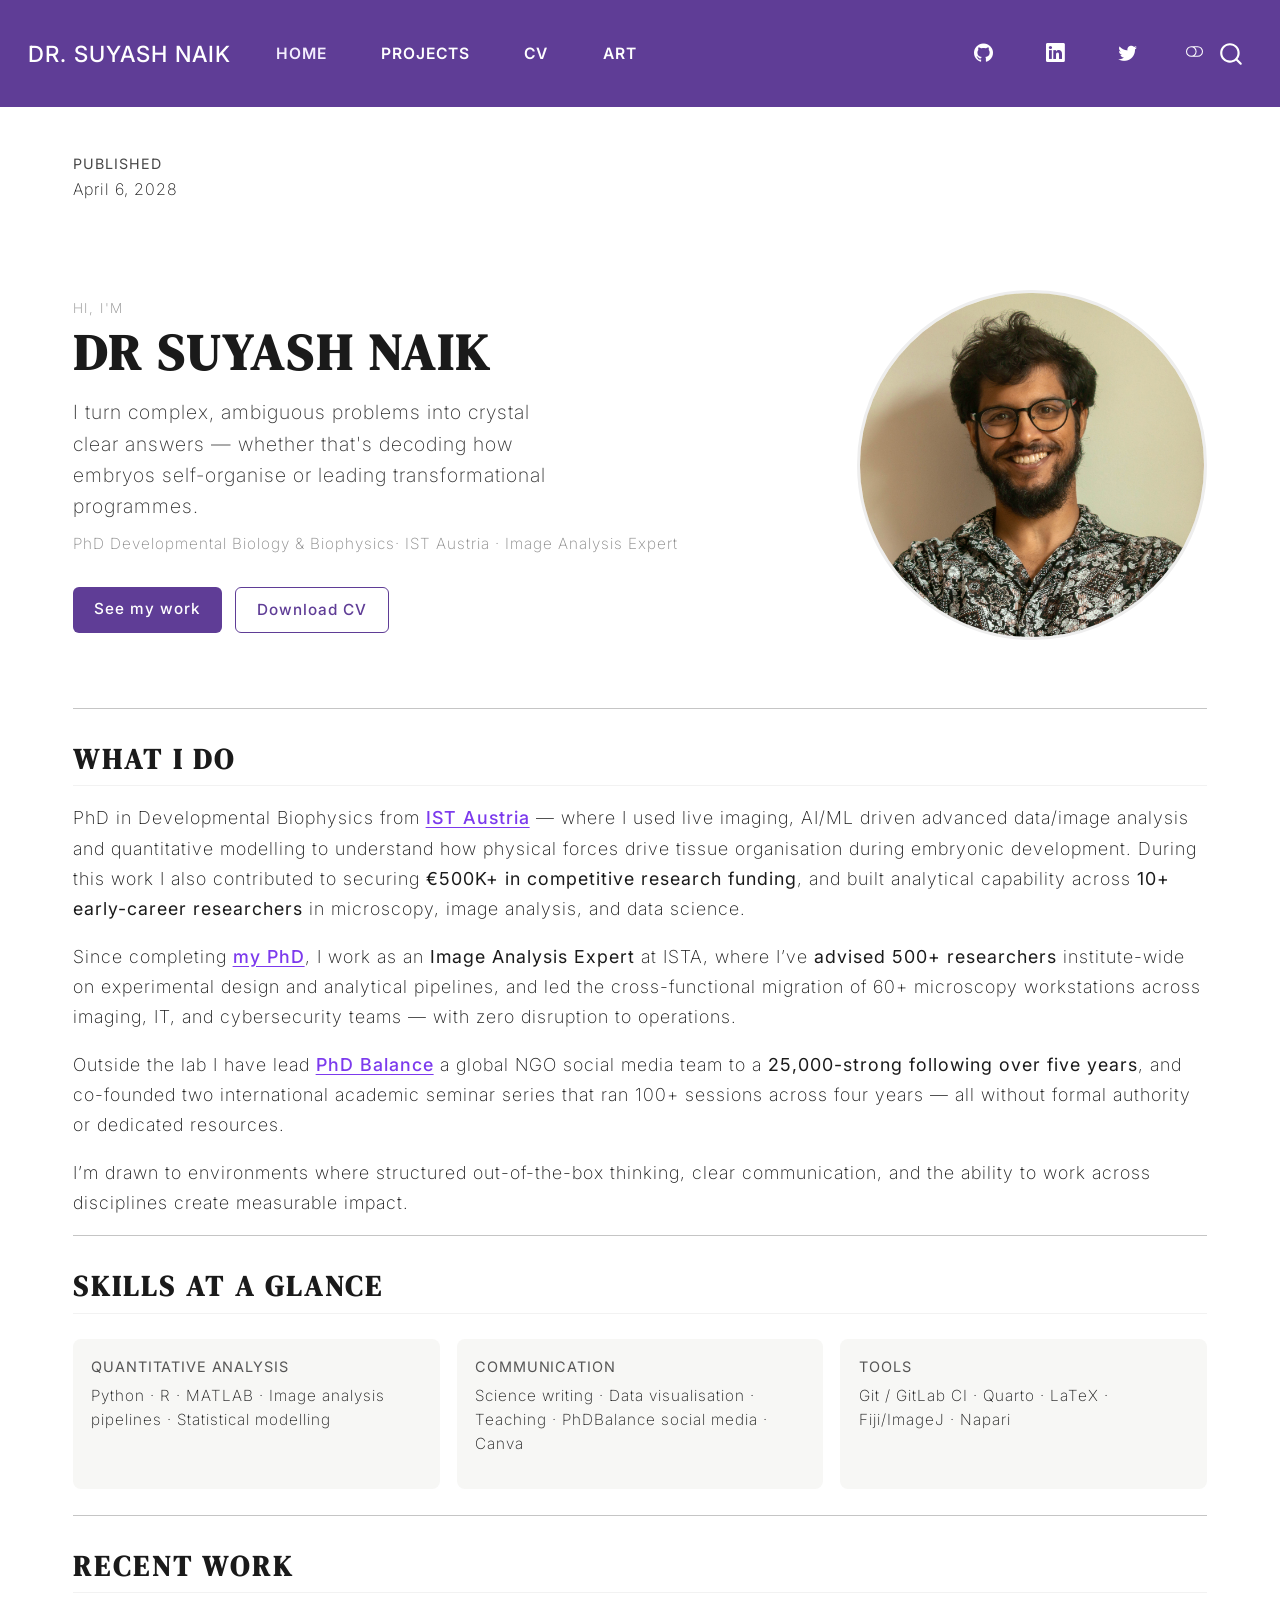
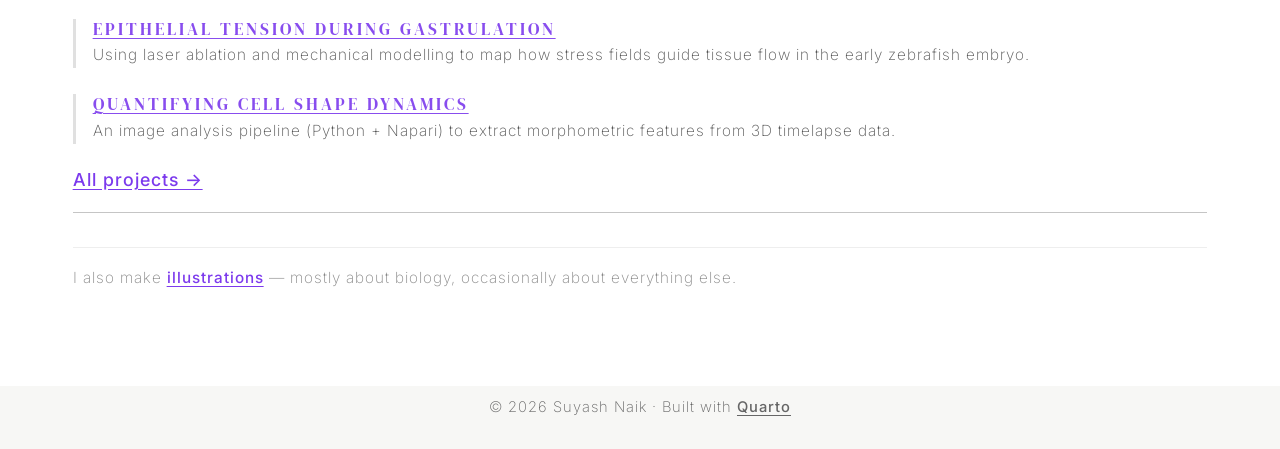
==== index.html @ c15da22a "Built site for gh-pages" ====
<!DOCTYPE html>
<html xmlns="http://www.w3.org/1999/xhtml" lang="en" xml:lang="en"><head>

<meta charset="utf-8">
<meta name="generator" content="quarto-1.9.38">

<meta name="viewport" content="width=device-width, initial-scale=1.0, user-scalable=yes">

<meta name="dcterms.date" content="2028-04-06">

<title>Dr.&nbsp;Suyash Naik</title>
<style>
/* Default styles provided by pandoc.
** See https://pandoc.org/MANUAL.html#variables-for-html for config info.
*/
code{white-space: pre-wrap;}
span.smallcaps{font-variant: small-caps;}
div.columns{display: flex; gap: min(4vw, 1.5em);}
div.column{flex: auto; overflow-x: auto;}
div.hanging-indent{margin-left: 1.5em; text-indent: -1.5em;}
ul.task-list{list-style: none;}
ul.task-list li input[type="checkbox"] {
  width: 0.8em;
  margin: 0 0.8em 0.2em -1em; /* quarto-specific, see https://github.com/quarto-dev/quarto-cli/issues/4556 */ 
  vertical-align: middle;
}
</style>


<script src="site_libs/quarto-nav/quarto-nav.js"></script>
<script src="site_libs/clipboard/clipboard.min.js"></script>
<script src="site_libs/quarto-search/autocomplete.umd.js"></script>
<script src="site_libs/quarto-search/fuse.min.js"></script>
<script src="site_libs/quarto-search/quarto-search.js"></script>
<meta name="quarto:offset" content="./">
<link href="./assets/img/favicon.ico" rel="icon">
<script src="site_libs/quarto-html/quarto.js" type="module"></script>
<script src="site_libs/quarto-html/tabsets/tabsets.js" type="module"></script>
<script src="site_libs/quarto-html/popper.min.js"></script>
<script src="site_libs/quarto-html/tippy.umd.min.js"></script>
<link href="site_libs/quarto-html/tippy.css" rel="stylesheet">
<link href="site_libs/quarto-html/quarto-syntax-highlighting-15634bcf2e68342d4ad2dfa704d543f6.css" rel="stylesheet" class="quarto-color-scheme" id="quarto-text-highlighting-styles">
<link href="site_libs/quarto-html/quarto-syntax-highlighting-dark-0a6b7249c26820e032cb0bd839ff02b1.css" rel="stylesheet" class="quarto-color-scheme quarto-color-alternate" id="quarto-text-highlighting-styles">
<link href="site_libs/quarto-html/quarto-syntax-highlighting-15634bcf2e68342d4ad2dfa704d543f6.css" rel="stylesheet" class="quarto-color-scheme-extra" id="quarto-text-highlighting-styles">
<script src="site_libs/bootstrap/bootstrap.min.js"></script>
<link href="site_libs/bootstrap/bootstrap-icons.css" rel="stylesheet">
<link href="site_libs/bootstrap/bootstrap-cf5e4d23f80d89912a945f3baa4486ff.min.css" rel="stylesheet" append-hash="true" class="quarto-color-scheme" id="quarto-bootstrap" data-mode="light">
<link href="site_libs/bootstrap/bootstrap-dark-5919550fcf3452d0a7161f72329457ad.min.css" rel="stylesheet" append-hash="true" class="quarto-color-scheme quarto-color-alternate" id="quarto-bootstrap" data-mode="light">
<link href="site_libs/bootstrap/bootstrap-cf5e4d23f80d89912a945f3baa4486ff.min.css" rel="stylesheet" append-hash="true" class="quarto-color-scheme-extra" id="quarto-bootstrap" data-mode="light">
<script id="quarto-search-options" type="application/json">{
  "location": "navbar",
  "copy-button": false,
  "collapse-after": 3,
  "panel-placement": "end",
  "type": "overlay",
  "limit": 50,
  "keyboard-shortcut": [
    "f",
    "/",
    "s"
  ],
  "show-item-context": false,
  "language": {
    "search-no-results-text": "No results",
    "search-matching-documents-text": "matching documents",
    "search-copy-link-title": "Copy link to search",
    "search-hide-matches-text": "Hide additional matches",
    "search-more-match-text": "more match in this document",
    "search-more-matches-text": "more matches in this document",
    "search-clear-button-title": "Clear",
    "search-text-placeholder": "",
    "search-detached-cancel-button-title": "Cancel",
    "search-submit-button-title": "Submit",
    "search-label": "Search"
  }
}</script>
<style>html{ scroll-behavior: smooth; }</style>


</head>

<body class="nav-fixed quarto-light"><script id="quarto-html-before-body" type="application/javascript">
    const toggleBodyColorMode = (bsSheetEl) => {
      const mode = bsSheetEl.getAttribute("data-mode");
      const bodyEl = window.document.querySelector("body");
      if (mode === "dark") {
        bodyEl.classList.add("quarto-dark");
        bodyEl.classList.remove("quarto-light");
      } else {
        bodyEl.classList.add("quarto-light");
        bodyEl.classList.remove("quarto-dark");
      }
    }
    const toggleBodyColorPrimary = () => {
      const bsSheetEl = window.document.querySelector("link#quarto-bootstrap:not([rel=disabled-stylesheet])");
      if (bsSheetEl) {
        toggleBodyColorMode(bsSheetEl);
      }
    }
    const setColorSchemeToggle = (alternate) => {
      const toggles = window.document.querySelectorAll('.quarto-color-scheme-toggle');
      for (let i=0; i < toggles.length; i++) {
        const toggle = toggles[i];
        if (toggle) {
          if (alternate) {
            toggle.classList.add("alternate");
          } else {
            toggle.classList.remove("alternate");
          }
        }
      }
    };
    const toggleColorMode = (alternate) => {
      // Switch the stylesheets
      const primaryStylesheets = window.document.querySelectorAll('link.quarto-color-scheme:not(.quarto-color-alternate)');
      const alternateStylesheets = window.document.querySelectorAll('link.quarto-color-scheme.quarto-color-alternate');
      manageTransitions('#quarto-margin-sidebar .nav-link', false);
      if (alternate) {
        // note: dark is layered on light, we don't disable primary!
        enableStylesheet(alternateStylesheets);
        for (const sheetNode of alternateStylesheets) {
          if (sheetNode.id === "quarto-bootstrap") {
            toggleBodyColorMode(sheetNode);
          }
        }
      } else {
        disableStylesheet(alternateStylesheets);
        enableStylesheet(primaryStylesheets)
        toggleBodyColorPrimary();
      }
      manageTransitions('#quarto-margin-sidebar .nav-link', true);
      // Switch the toggles
      setColorSchemeToggle(alternate)
      // Hack to workaround the fact that safari doesn't
      // properly recolor the scrollbar when toggling (#1455)
      if (navigator.userAgent.indexOf('Safari') > 0 && navigator.userAgent.indexOf('Chrome') == -1) {
        manageTransitions("body", false);
        window.scrollTo(0, 1);
        setTimeout(() => {
          window.scrollTo(0, 0);
          manageTransitions("body", true);
        }, 40);
      }
    }
    const disableStylesheet = (stylesheets) => {
      for (let i=0; i < stylesheets.length; i++) {
        const stylesheet = stylesheets[i];
        stylesheet.rel = 'disabled-stylesheet';
      }
    }
    const enableStylesheet = (stylesheets) => {
      for (let i=0; i < stylesheets.length; i++) {
        const stylesheet = stylesheets[i];
        if(stylesheet.rel !== 'stylesheet') { // for Chrome, which will still FOUC without this check
          stylesheet.rel = 'stylesheet';
        }
      }
    }
    const manageTransitions = (selector, allowTransitions) => {
      const els = window.document.querySelectorAll(selector);
      for (let i=0; i < els.length; i++) {
        const el = els[i];
        if (allowTransitions) {
          el.classList.remove('notransition');
        } else {
          el.classList.add('notransition');
        }
      }
    }
    const isFileUrl = () => {
      return window.location.protocol === 'file:';
    }
    const hasAlternateSentinel = () => {
      let styleSentinel = getColorSchemeSentinel();
      if (styleSentinel !== null) {
        return styleSentinel === "alternate";
      } else {
        return false;
      }
    }
    const setStyleSentinel = (alternate) => {
      const value = alternate ? "alternate" : "default";
      if (!isFileUrl()) {
        window.localStorage.setItem("quarto-color-scheme", value);
      } else {
        localAlternateSentinel = value;
      }
    }
    const getColorSchemeSentinel = () => {
      if (!isFileUrl()) {
        const storageValue = window.localStorage.getItem("quarto-color-scheme");
        return storageValue != null ? storageValue : localAlternateSentinel;
      } else {
        return localAlternateSentinel;
      }
    }
    const toggleGiscusIfUsed = (isAlternate, darkModeDefault) => {
      const baseTheme = document.querySelector('#giscus-base-theme')?.value ?? 'light';
      const alternateTheme = document.querySelector('#giscus-alt-theme')?.value ?? 'dark';
      let newTheme = '';
      if(authorPrefersDark) {
        newTheme = isAlternate ? baseTheme : alternateTheme;
      } else {
        newTheme = isAlternate ? alternateTheme : baseTheme;
      }
      const changeGiscusTheme = () => {
        // From: https://github.com/giscus/giscus/issues/336
        const sendMessage = (message) => {
          const iframe = document.querySelector('iframe.giscus-frame');
          if (!iframe) return;
          iframe.contentWindow.postMessage({ giscus: message }, 'https://giscus.app');
        }
        sendMessage({
          setConfig: {
            theme: newTheme
          }
        });
      }
      const isGiscussLoaded = window.document.querySelector('iframe.giscus-frame') !== null;
      if (isGiscussLoaded) {
        changeGiscusTheme();
      }
    };
    const authorPrefersDark = false;
    const darkModeDefault = authorPrefersDark;
      document.querySelector('link#quarto-text-highlighting-styles.quarto-color-scheme-extra').rel = 'disabled-stylesheet';
      document.querySelector('link#quarto-bootstrap.quarto-color-scheme-extra').rel = 'disabled-stylesheet';
    let localAlternateSentinel = darkModeDefault ? 'alternate' : 'default';
    // Dark / light mode switch
    window.quartoToggleColorScheme = () => {
      // Read the current dark / light value
      let toAlternate = !hasAlternateSentinel();
      toggleColorMode(toAlternate);
      setStyleSentinel(toAlternate);
      toggleGiscusIfUsed(toAlternate, darkModeDefault);
      window.dispatchEvent(new Event('resize'));
    };
    // Switch to dark mode if need be
    if (hasAlternateSentinel()) {
      toggleColorMode(true);
    } else {
      toggleColorMode(false);
    }
  </script>

<div id="quarto-search-results"></div>
  <header id="quarto-header" class="headroom fixed-top">
    <nav class="navbar navbar-expand-lg " data-bs-theme="dark">
      <div class="navbar-container container-fluid">
      <div class="navbar-brand-container mx-auto">
    <a class="navbar-brand" href="./index.html">
    <span class="navbar-title">Dr.&nbsp;Suyash Naik</span>
    </a>
  </div>
            <div id="quarto-search" class="" title="Search"></div>
          <button class="navbar-toggler" type="button" data-bs-toggle="collapse" data-bs-target="#navbarCollapse" aria-controls="navbarCollapse" role="menu" aria-expanded="false" aria-label="Toggle navigation" onclick="if (window.quartoToggleHeadroom) { window.quartoToggleHeadroom(); }">
  <span class="navbar-toggler-icon"></span>
</button>
          <div class="collapse navbar-collapse" id="navbarCollapse">
            <ul class="navbar-nav navbar-nav-scroll me-auto">
  <li class="nav-item">
    <a class="nav-link active" href="./index.html" aria-current="page"> 
<span class="menu-text">Home</span></a>
  </li>  
  <li class="nav-item">
    <a class="nav-link" href="./projects/index.html"> 
<span class="menu-text">Projects</span></a>
  </li>  
  <li class="nav-item">
    <a class="nav-link" href="./cv.html"> 
<span class="menu-text">CV</span></a>
  </li>  
  <li class="nav-item">
    <a class="nav-link" href="./art/index.html"> 
<span class="menu-text">Art</span></a>
  </li>  
</ul>
            <ul class="navbar-nav navbar-nav-scroll ms-auto">
  <li class="nav-item compact">
    <a class="nav-link" href="https://github.com/Suyash-Naik"> <i class="bi bi-github" role="img" aria-label="GitHub">
</i> 
<span class="menu-text"></span></a>
  </li>  
  <li class="nav-item compact">
    <a class="nav-link" href="https://www.linkedin.com/in/suyash-naik-s167s/"> <i class="bi bi-linkedin" role="img" aria-label="LinkedIn">
</i> 
<span class="menu-text"></span></a>
  </li>  
  <li class="nav-item compact">
    <a class="nav-link" href="https://twitter.com/SuyashNaik6"> <i class="bi bi-twitter" role="img" aria-label="Twitter">
</i> 
<span class="menu-text"></span></a>
  </li>  
</ul>
          </div> <!-- /navcollapse -->
            <div class="quarto-navbar-tools">
  <a href="" class="quarto-color-scheme-toggle quarto-navigation-tool  px-1" onclick="window.quartoToggleColorScheme(); return false;" title="Toggle dark mode"><i class="bi"></i></a>
</div>
      </div> <!-- /container-fluid -->
    </nav>
</header>
<!-- content -->
<div id="quarto-content" class="quarto-container page-columns page-rows-contents page-layout-full page-navbar">
<!-- sidebar -->
<!-- margin-sidebar -->
    
<!-- main -->
<main class="content column-page" id="quarto-document-content">


<header id="title-block-header" class="quarto-title-block default">
<div class="quarto-title">
</div>



<div class="quarto-title-meta column-page">

    
    <div>
    <div class="quarto-title-meta-heading">Published</div>
    <div class="quarto-title-meta-contents">
      <p class="date">April 6, 2028</p>
    </div>
  </div>
  
    
  </div>
  


</header>


<section class="hero">
  <div class="hero-text">
    <p class="hero-eyebrow">Hi, I'm</p>
    <h1 class="hero-name">Dr Suyash Naik</h1>
    <p class="hero-tagline">
      I turn complex, ambiguous problems into crystal clear answers —
      whether that's decoding how embryos self-organise or leading
      transformational programmes.
    </p>
    <p class="hero-sub">
      PhD Developmental Biology &amp; Biophysics· IST Austria · Image Analysis Expert
    </p>
    <div class="hero-cta">
      <a href="./projects/index.html" class="btn-primary">See my work</a>
      <a href="./cv.html" class="btn-outline">Download CV</a>
    </div>
  </div>
  <div class="hero-photo">
    <img src="assets/img/headshot.jpg" alt="Suyash Naik">
  </div>
</section>
<hr>
<section id="what-i-do" class="level2">
<h2 data-anchor-id="what-i-do">What I do</h2>
<p>PhD in Developmental Biophysics from <a href="https://ista.ac.at/en/home/">IST Austria</a> — where I used live imaging, AI/ML driven advanced data/image analysis and quantitative modelling to understand how physical forces drive tissue organisation during embryonic development. During this work I also contributed to securing <strong>€500K+ in competitive research funding</strong>, and built analytical capability across <strong>10+ early-career researchers</strong> in microscopy, image analysis, and data science.</p>
<p>Since completing <a href="https://www.nature.com/articles/s41467-026-72366-z">my PhD</a>, I work as an <strong>Image Analysis Expert</strong> at ISTA, where I’ve <strong>advised 500+ researchers</strong> institute-wide on experimental design and analytical pipelines, and led the cross-functional migration of 60+ microscopy workstations across imaging, IT, and cybersecurity teams — with zero disruption to operations.</p>
<p>Outside the lab I have lead <a href="https://www.phdbalance.com/">PhD Balance</a> a global NGO social media team to a <strong>25,000-strong following over five years</strong>, and co-founded two international academic seminar series that ran 100+ sessions across four years — all without formal authority or dedicated resources.</p>
<p>I’m drawn to environments where structured out-of-the-box thinking, clear communication, and the ability to work across disciplines create measurable impact.</p>
<hr>
</section>
<section id="skills-at-a-glance" class="level2">
<h2 data-anchor-id="skills-at-a-glance">Skills at a glance</h2>
<div class="skills-grid">
<div class="skill-card">
<p><strong>Quantitative analysis</strong> Python · R · MATLAB · Image analysis pipelines · Statistical modelling</p>
</div>
<div class="skill-card">
<p><strong>Communication</strong> Science writing · Data visualisation · Teaching · PhDBalance social media · Canva</p>
</div>
<div class="skill-card">
<p><strong>Tools</strong> Git / GitLab CI · Quarto · LaTeX · Fiji/ImageJ · Napari</p>
</div>
<!--

::: {.skill-card}
**Wet lab**
Live fluorescence imaging · Laser ablation · Micropipette Aspiration · Atomic force Microscopy · Zebrafish & organoid models
:::
-->
</div>
<hr>
</section>
<section id="recent-work" class="level2">
<h2 data-anchor-id="recent-work">Recent work</h2>
<section id="epithelial-tension-during-gastrulation" class="level3 project-teaser">
<h3 data-anchor-id="epithelial-tension-during-gastrulation"><a href="projects/gastrulation.qmd">Epithelial tension during gastrulation</a></h3>
<p>Using laser ablation and mechanical modelling to map how stress fields guide tissue flow in the early zebrafish embryo.</p>
</section>
<section id="quantifying-cell-shape-dynamics" class="level3 project-teaser">
<h3 data-anchor-id="quantifying-cell-shape-dynamics"><a href="projects/cell-shape.qmd">Quantifying cell shape dynamics</a></h3>
<p>An image analysis pipeline (Python + Napari) to extract morphometric features from 3D timelapse data.</p>
</section>
<p><a href="./projects/index.html">All projects →</a></p>
<hr>
<div class="art-footnote">
<p>I also make <a href="./art/index.html">illustrations</a> — mostly about biology, occasionally about everything else.</p>
</div>


</section>

</main> <!-- /main -->
<script id="quarto-html-after-body" type="application/javascript">
  window.document.addEventListener("DOMContentLoaded", function (event) {
    // Ensure there is a toggle, if there isn't float one in the top right
    if (window.document.querySelector('.quarto-color-scheme-toggle') === null) {
      const a = window.document.createElement('a');
      a.classList.add('top-right');
      a.classList.add('quarto-color-scheme-toggle');
      a.href = "";
      a.onclick = function() { try { window.quartoToggleColorScheme(); } catch {} return false; };
      const i = window.document.createElement("i");
      i.classList.add('bi');
      a.appendChild(i);
      window.document.body.appendChild(a);
    }
    setColorSchemeToggle(hasAlternateSentinel())
    const isCodeAnnotation = (el) => {
      for (const clz of el.classList) {
        if (clz.startsWith('code-annotation-')) {                     
          return true;
        }
      }
      return false;
    }
    const onCopySuccess = function(e) {
      // button target
      const button = e.trigger;
      // don't keep focus
      button.blur();
      // flash "checked"
      button.classList.add('code-copy-button-checked');
      var currentTitle = button.getAttribute("title");
      button.setAttribute("title", "Copied!");
      let tooltip;
      if (window.bootstrap) {
        button.setAttribute("data-bs-toggle", "tooltip");
        button.setAttribute("data-bs-placement", "left");
        button.setAttribute("data-bs-title", "Copied!");
        tooltip = new bootstrap.Tooltip(button, 
          { trigger: "manual", 
            customClass: "code-copy-button-tooltip",
            offset: [0, -8]});
        tooltip.show();    
      }
      setTimeout(function() {
        if (tooltip) {
          tooltip.hide();
          button.removeAttribute("data-bs-title");
          button.removeAttribute("data-bs-toggle");
          button.removeAttribute("data-bs-placement");
        }
        button.setAttribute("title", currentTitle);
        button.classList.remove('code-copy-button-checked');
      }, 1000);
      // clear code selection
      e.clearSelection();
    }
    const getTextToCopy = function(trigger) {
      const outerScaffold = trigger.parentElement.cloneNode(true);
      const codeEl = outerScaffold.querySelector('code');
      for (const childEl of codeEl.children) {
        if (isCodeAnnotation(childEl)) {
          childEl.remove();
        }
      }
      return codeEl.innerText;
    }
    const clipboard = new window.ClipboardJS('.code-copy-button:not([data-in-quarto-modal])', {
      text: getTextToCopy
    });
    clipboard.on('success', onCopySuccess);
    if (window.document.getElementById('quarto-embedded-source-code-modal')) {
      const clipboardModal = new window.ClipboardJS('.code-copy-button[data-in-quarto-modal]', {
        text: getTextToCopy,
        container: window.document.getElementById('quarto-embedded-source-code-modal')
      });
      clipboardModal.on('success', onCopySuccess);
    }
      var localhostRegex = new RegExp(/^(?:http|https):\/\/localhost\:?[0-9]*\//);
      var mailtoRegex = new RegExp(/^mailto:/);
        var filterRegex = new RegExp("https:\/\/suyashnaik\.com");
      var isInternal = (href) => {
          return filterRegex.test(href) || localhostRegex.test(href) || mailtoRegex.test(href);
      }
      // Inspect non-navigation links and adorn them if external
     var links = window.document.querySelectorAll('a[href]:not(.nav-link):not(.navbar-brand):not(.toc-action):not(.sidebar-link):not(.sidebar-item-toggle):not(.pagination-link):not(.no-external):not([aria-hidden]):not(.dropdown-item):not(.quarto-navigation-tool):not(.about-link)');
      for (var i=0; i<links.length; i++) {
        const link = links[i];
        if (!isInternal(link.href)) {
          // undo the damage that might have been done by quarto-nav.js in the case of
          // links that we want to consider external
          if (link.dataset.originalHref !== undefined) {
            link.href = link.dataset.originalHref;
          }
        }
      }
    function tippyHover(el, contentFn, onTriggerFn, onUntriggerFn) {
      const config = {
        allowHTML: true,
        maxWidth: 500,
        delay: 100,
        arrow: false,
        appendTo: function(el) {
            return el.parentElement;
        },
        interactive: true,
        interactiveBorder: 10,
        theme: 'quarto',
        placement: 'bottom-start',
      };
      if (contentFn) {
        config.content = contentFn;
      }
      if (onTriggerFn) {
        config.onTrigger = onTriggerFn;
      }
      if (onUntriggerFn) {
        config.onUntrigger = onUntriggerFn;
      }
      window.tippy(el, config); 
    }
    const noterefs = window.document.querySelectorAll('a[role="doc-noteref"]');
    for (var i=0; i<noterefs.length; i++) {
      const ref = noterefs[i];
      tippyHover(ref, function() {
        // use id or data attribute instead here
        let href = ref.getAttribute('data-footnote-href') || ref.getAttribute('href');
        try { href = new URL(href).hash; } catch {}
        const id = href.replace(/^#\/?/, "");
        const note = window.document.getElementById(id);
        if (note) {
          return note.innerHTML;
        } else {
          return "";
        }
      });
    }
    const xrefs = window.document.querySelectorAll('a.quarto-xref');
    const processXRef = (id, note) => {
      // Strip column container classes
      const stripColumnClz = (el) => {
        el.classList.remove("page-full", "page-columns");
        if (el.children) {
          for (const child of el.children) {
            stripColumnClz(child);
          }
        }
      }
      stripColumnClz(note)
      if (id === null || id.startsWith('sec-')) {
        // Special case sections, only their first couple elements
        const container = document.createElement("div");
        if (note.children && note.children.length > 2) {
          container.appendChild(note.children[0].cloneNode(true));
          for (let i = 1; i < note.children.length; i++) {
            const child = note.children[i];
            if (child.tagName === "P" && child.innerText === "") {
              continue;
            } else {
              container.appendChild(child.cloneNode(true));
              break;
            }
          }
          if (window.Quarto?.typesetMath) {
            window.Quarto.typesetMath(container);
          }
          return container.innerHTML
        } else {
          if (window.Quarto?.typesetMath) {
            window.Quarto.typesetMath(note);
          }
          return note.innerHTML;
        }
      } else {
        // Remove any anchor links if they are present
        const anchorLink = note.querySelector('a.anchorjs-link');
        if (anchorLink) {
          anchorLink.remove();
        }
        if (window.Quarto?.typesetMath) {
          window.Quarto.typesetMath(note);
        }
        if (note.classList.contains("callout")) {
          return note.outerHTML;
        } else {
          return note.innerHTML;
        }
      }
    }
    for (var i=0; i<xrefs.length; i++) {
      const xref = xrefs[i];
      tippyHover(xref, undefined, function(instance) {
        instance.disable();
        let url = xref.getAttribute('href');
        let hash = undefined; 
        if (url.startsWith('#')) {
          hash = url;
        } else {
          try { hash = new URL(url).hash; } catch {}
        }
        if (hash) {
          const id = hash.replace(/^#\/?/, "");
          const note = window.document.getElementById(id);
          if (note !== null) {
            try {
              const html = processXRef(id, note.cloneNode(true));
              instance.setContent(html);
            } finally {
              instance.enable();
              instance.show();
            }
          } else {
            // See if we can fetch this
            fetch(url.split('#')[0])
            .then(res => res.text())
            .then(html => {
              const parser = new DOMParser();
              const htmlDoc = parser.parseFromString(html, "text/html");
              const note = htmlDoc.getElementById(id);
              if (note !== null) {
                const html = processXRef(id, note);
                instance.setContent(html);
              } 
            }).finally(() => {
              instance.enable();
              instance.show();
            });
          }
        } else {
          // See if we can fetch a full url (with no hash to target)
          // This is a special case and we should probably do some content thinning / targeting
          fetch(url)
          .then(res => res.text())
          .then(html => {
            const parser = new DOMParser();
            const htmlDoc = parser.parseFromString(html, "text/html");
            const note = htmlDoc.querySelector('main.content');
            if (note !== null) {
              // This should only happen for chapter cross references
              // (since there is no id in the URL)
              // remove the first header
              if (note.children.length > 0 && note.children[0].tagName === "HEADER") {
                note.children[0].remove();
              }
              const html = processXRef(null, note);
              instance.setContent(html);
            } 
          }).finally(() => {
            instance.enable();
            instance.show();
          });
        }
      }, function(instance) {
      });
    }
        let selectedAnnoteEl;
        const selectorForAnnotation = ( cell, annotation) => {
          let cellAttr = 'data-code-cell="' + cell + '"';
          let lineAttr = 'data-code-annotation="' +  annotation + '"';
          const selector = 'span[' + cellAttr + '][' + lineAttr + ']';
          return selector;
        }
        const selectCodeLines = (annoteEl) => {
          const doc = window.document;
          const targetCell = annoteEl.getAttribute("data-target-cell");
          const targetAnnotation = annoteEl.getAttribute("data-target-annotation");
          const annoteSpan = window.document.querySelector(selectorForAnnotation(targetCell, targetAnnotation));
          const lines = annoteSpan.getAttribute("data-code-lines").split(",");
          const lineIds = lines.map((line) => {
            return targetCell + "-" + line;
          })
          let top = null;
          let height = null;
          let parent = null;
          if (lineIds.length > 0) {
              //compute the position of the single el (top and bottom and make a div)
              const el = window.document.getElementById(lineIds[0]);
              top = el.offsetTop;
              height = el.offsetHeight;
              parent = el.parentElement.parentElement;
            if (lineIds.length > 1) {
              const lastEl = window.document.getElementById(lineIds[lineIds.length - 1]);
              const bottom = lastEl.offsetTop + lastEl.offsetHeight;
              height = bottom - top;
            }
            if (top !== null && height !== null && parent !== null) {
              // cook up a div (if necessary) and position it 
              let div = window.document.getElementById("code-annotation-line-highlight");
              if (div === null) {
                div = window.document.createElement("div");
                div.setAttribute("id", "code-annotation-line-highlight");
                div.style.position = 'absolute';
                parent.appendChild(div);
              }
              div.style.top = top - 2 + "px";
              div.style.height = height + 4 + "px";
              div.style.left = 0;
              let gutterDiv = window.document.getElementById("code-annotation-line-highlight-gutter");
              if (gutterDiv === null) {
                gutterDiv = window.document.createElement("div");
                gutterDiv.setAttribute("id", "code-annotation-line-highlight-gutter");
                gutterDiv.style.position = 'absolute';
                const codeCell = window.document.getElementById(targetCell);
                const gutter = codeCell.querySelector('.code-annotation-gutter');
                gutter.appendChild(gutterDiv);
              }
              gutterDiv.style.top = top - 2 + "px";
              gutterDiv.style.height = height + 4 + "px";
            }
            selectedAnnoteEl = annoteEl;
          }
        };
        const unselectCodeLines = () => {
          const elementsIds = ["code-annotation-line-highlight", "code-annotation-line-highlight-gutter"];
          elementsIds.forEach((elId) => {
            const div = window.document.getElementById(elId);
            if (div) {
              div.remove();
            }
          });
          selectedAnnoteEl = undefined;
        };
          // Handle positioning of the toggle
      window.addEventListener(
        "resize",
        throttle(() => {
          elRect = undefined;
          if (selectedAnnoteEl) {
            selectCodeLines(selectedAnnoteEl);
          }
        }, 10)
      );
      function throttle(fn, ms) {
      let throttle = false;
      let timer;
        return (...args) => {
          if(!throttle) { // first call gets through
              fn.apply(this, args);
              throttle = true;
          } else { // all the others get throttled
              if(timer) clearTimeout(timer); // cancel #2
              timer = setTimeout(() => {
                fn.apply(this, args);
                timer = throttle = false;
              }, ms);
          }
        };
      }
        // Attach click handler to the DT
        const annoteDls = window.document.querySelectorAll('dt[data-target-cell]');
        for (const annoteDlNode of annoteDls) {
          annoteDlNode.addEventListener('click', (event) => {
            const clickedEl = event.target;
            if (clickedEl !== selectedAnnoteEl) {
              unselectCodeLines();
              const activeEl = window.document.querySelector('dt[data-target-cell].code-annotation-active');
              if (activeEl) {
                activeEl.classList.remove('code-annotation-active');
              }
              selectCodeLines(clickedEl);
              clickedEl.classList.add('code-annotation-active');
            } else {
              // Unselect the line
              unselectCodeLines();
              clickedEl.classList.remove('code-annotation-active');
            }
          });
        }
    const findCites = (el) => {
      const parentEl = el.parentElement;
      if (parentEl) {
        const cites = parentEl.dataset.cites;
        if (cites) {
          return {
            el,
            cites: cites.split(' ')
          };
        } else {
          return findCites(el.parentElement)
        }
      } else {
        return undefined;
      }
    };
    var bibliorefs = window.document.querySelectorAll('a[role="doc-biblioref"]');
    for (var i=0; i<bibliorefs.length; i++) {
      const ref = bibliorefs[i];
      const citeInfo = findCites(ref);
      if (citeInfo) {
        tippyHover(citeInfo.el, function() {
          var popup = window.document.createElement('div');
          citeInfo.cites.forEach(function(cite) {
            var citeDiv = window.document.createElement('div');
            citeDiv.classList.add('hanging-indent');
            citeDiv.classList.add('csl-entry');
            var biblioDiv = window.document.getElementById('ref-' + cite);
            if (biblioDiv) {
              citeDiv.innerHTML = biblioDiv.innerHTML;
            }
            popup.appendChild(citeDiv);
          });
          return popup.innerHTML;
        });
      }
    }
  });
  </script>
</div> <!-- /content -->
<footer class="footer">
  <div class="nav-footer">
    <div class="nav-footer-left">
      &nbsp;
    </div>   
    <div class="nav-footer-center">
<p>© 2026 Suyash Naik · Built with <a href="https://quarto.org">Quarto</a></p>
</div>
    <div class="nav-footer-right">
      &nbsp;
    </div>
  </div>
</footer>




<script src="site_libs/quarto-html/zenscroll-min.js"></script>
</body></html>
---- site_libs/quarto-html/tippy.css ----
.tippy-box[data-animation=fade][data-state=hidden]{opacity:0}[data-tippy-root]{max-width:calc(100vw - 10px)}.tippy-box{position:relative;background-color:#333;color:#fff;border-radius:4px;font-size:14px;line-height:1.4;white-space:normal;outline:0;transition-property:transform,visibility,opacity}.tippy-box[data-placement^=top]>.tippy-arrow{bottom:0}.tippy-box[data-placement^=top]>.tippy-arrow:before{bottom:-7px;left:0;border-width:8px 8px 0;border-top-color:initial;transform-origin:center top}.tippy-box[data-placement^=bottom]>.tippy-arrow{top:0}.tippy-box[data-placement^=bottom]>.tippy-arrow:before{top:-7px;left:0;border-width:0 8px 8px;border-bottom-color:initial;transform-origin:center bottom}.tippy-box[data-placement^=left]>.tippy-arrow{right:0}.tippy-box[data-placement^=left]>.tippy-arrow:before{border-width:8px 0 8px 8px;border-left-color:initial;right:-7px;transform-origin:center left}.tippy-box[data-placement^=right]>.tippy-arrow{left:0}.tippy-box[data-placement^=right]>.tippy-arrow:before{left:-7px;border-width:8px 8px 8px 0;border-right-color:initial;transform-origin:center right}.tippy-box[data-inertia][data-state=visible]{transition-timing-function:cubic-bezier(.54,1.5,.38,1.11)}.tippy-arrow{width:16px;height:16px;color:#333}.tippy-arrow:before{content:"";position:absolute;border-color:transparent;border-style:solid}.tippy-content{position:relative;padding:5px 9px;z-index:1}
---- site_libs/quarto-html/quarto-syntax-highlighting-15634bcf2e68342d4ad2dfa704d543f6.css ----
/* quarto syntax highlight colors */
:root {
  --quarto-hl-ot-color: #003B4F;
  --quarto-hl-at-color: #657422;
  --quarto-hl-ss-color: #20794D;
  --quarto-hl-an-color: #5E5E5E;
  --quarto-hl-fu-color: #4758AB;
  --quarto-hl-st-color: #20794D;
  --quarto-hl-cf-color: #003B4F;
  --quarto-hl-op-color: #5E5E5E;
  --quarto-hl-er-color: #AD0000;
  --quarto-hl-bn-color: #AD0000;
  --quarto-hl-al-color: #AD0000;
  --quarto-hl-va-color: #111111;
  --quarto-hl-bu-color: inherit;
  --quarto-hl-ex-color: inherit;
  --quarto-hl-pp-color: #AD0000;
  --quarto-hl-in-color: #5E5E5E;
  --quarto-hl-vs-color: #20794D;
  --quarto-hl-wa-color: #5E5E5E;
  --quarto-hl-do-color: #5E5E5E;
  --quarto-hl-im-color: #00769E;
  --quarto-hl-ch-color: #20794D;
  --quarto-hl-dt-color: #AD0000;
  --quarto-hl-fl-color: #AD0000;
  --quarto-hl-co-color: #5E5E5E;
  --quarto-hl-cv-color: #5E5E5E;
  --quarto-hl-cn-color: #8f5902;
  --quarto-hl-sc-color: #5E5E5E;
  --quarto-hl-dv-color: #AD0000;
  --quarto-hl-kw-color: #003B4F;
}

/* other quarto variables */
:root {
  --quarto-font-monospace: SFMono-Regular, Menlo, Monaco, Consolas, "Liberation Mono", "Courier New", monospace;
}

/* syntax highlight based on Pandoc's rules */
pre > code.sourceCode > span {
  color: #003B4F;
}

code.sourceCode > span {
  color: #003B4F;
}

div.sourceCode,
div.sourceCode pre.sourceCode {
  color: #003B4F;
}

/* Normal */
code span {
  color: #003B4F;
}

/* Alert */
code span.al {
  color: #AD0000;
  font-style: inherit;
}

/* Annotation */
code span.an {
  color: #5E5E5E;
  font-style: inherit;
}

/* Attribute */
code span.at {
  color: #657422;
  font-style: inherit;
}

/* BaseN */
code span.bn {
  color: #AD0000;
  font-style: inherit;
}

/* BuiltIn */
code span.bu {
  font-style: inherit;
}

/* ControlFlow */
code span.cf {
  color: #003B4F;
  font-weight: bold;
  font-style: inherit;
}

/* Char */
code span.ch {
  color: #20794D;
  font-style: inherit;
}

/* Constant */
code span.cn {
  color: #8f5902;
  font-style: inherit;
}

/* Comment */
code span.co {
  color: #5E5E5E;
  font-style: inherit;
}

/* CommentVar */
code span.cv {
  color: #5E5E5E;
  font-style: italic;
}

/* Documentation */
code span.do {
  color: #5E5E5E;
  font-style: italic;
}

/* DataType */
code span.dt {
  color: #AD0000;
  font-style: inherit;
}

/* DecVal */
code span.dv {
  color: #AD0000;
  font-style: inherit;
}

/* Error */
code span.er {
  color: #AD0000;
  font-style: inherit;
}

/* Extension */
code span.ex {
  font-style: inherit;
}

/* Float */
code span.fl {
  color: #AD0000;
  font-style: inherit;
}

/* Function */
code span.fu {
  color: #4758AB;
  font-style: inherit;
}

/* Import */
code span.im {
  color: #00769E;
  font-style: inherit;
}

/* Information */
code span.in {
  color: #5E5E5E;
  font-style: inherit;
}

/* Keyword */
code span.kw {
  color: #003B4F;
  font-weight: bold;
  font-style: inherit;
}

/* Operator */
code span.op {
  color: #5E5E5E;
  font-style: inherit;
}

/* Other */
code span.ot {
  color: #003B4F;
  font-style: inherit;
}

/* Preprocessor */
code span.pp {
  color: #AD0000;
  font-style: inherit;
}

/* SpecialChar */
code span.sc {
  color: #5E5E5E;
  font-style: inherit;
}

/* SpecialString */
code span.ss {
  color: #20794D;
  font-style: inherit;
}

/* String */
code span.st {
  color: #20794D;
  font-style: inherit;
}

/* Variable */
code span.va {
  color: #111111;
  font-style: inherit;
}

/* VerbatimString */
code span.vs {
  color: #20794D;
  font-style: inherit;
}

/* Warning */
code span.wa {
  color: #5E5E5E;
  font-style: italic;
}

.prevent-inlining {
  content: "</";
}

/*# sourceMappingURL=f23921c56f73e400b49028c9186a1aa0.css.map */
---- site_libs/quarto-html/quarto-syntax-highlighting-dark-0a6b7249c26820e032cb0bd839ff02b1.css ----
/* quarto syntax highlight colors */
:root {
  --quarto-hl-al-color: #f07178;
  --quarto-hl-an-color: #d4d0ab;
  --quarto-hl-at-color: #00e0e0;
  --quarto-hl-bn-color: #d4d0ab;
  --quarto-hl-bu-color: #abe338;
  --quarto-hl-ch-color: #abe338;
  --quarto-hl-co-color: #f8f8f2;
  --quarto-hl-cv-color: #ffd700;
  --quarto-hl-cn-color: #ffd700;
  --quarto-hl-cf-color: #ffa07a;
  --quarto-hl-dt-color: #ffa07a;
  --quarto-hl-dv-color: #d4d0ab;
  --quarto-hl-do-color: #f8f8f2;
  --quarto-hl-er-color: #f07178;
  --quarto-hl-ex-color: #00e0e0;
  --quarto-hl-fl-color: #d4d0ab;
  --quarto-hl-fu-color: #ffa07a;
  --quarto-hl-im-color: #abe338;
  --quarto-hl-in-color: #d4d0ab;
  --quarto-hl-kw-color: #ffa07a;
  --quarto-hl-op-color: #ffa07a;
  --quarto-hl-ot-color: #00e0e0;
  --quarto-hl-pp-color: #dcc6e0;
  --quarto-hl-re-color: #00e0e0;
  --quarto-hl-sc-color: #abe338;
  --quarto-hl-ss-color: #abe338;
  --quarto-hl-st-color: #abe338;
  --quarto-hl-va-color: #00e0e0;
  --quarto-hl-vs-color: #abe338;
  --quarto-hl-wa-color: #dcc6e0;
}

/* other quarto variables */
:root {
  --quarto-font-monospace: SFMono-Regular, Menlo, Monaco, Consolas, "Liberation Mono", "Courier New", monospace;
}

/* syntax highlight based on Pandoc's rules */
pre > code.sourceCode > span {
  color: #f8f8f2;
}

code.sourceCode > span {
  color: #f8f8f2;
}

div.sourceCode,
div.sourceCode pre.sourceCode {
  color: #f8f8f2;
}

/* Normal */
code span {
  color: #f8f8f2;
}

/* Alert */
code span.al {
  color: #f07178;
}

/* Annotation */
code span.an {
  color: #d4d0ab;
}

/* Attribute */
code span.at {
  color: #00e0e0;
}

/* BaseN */
code span.bn {
  color: #d4d0ab;
}

/* BuiltIn */
code span.bu {
  color: #abe338;
}

/* ControlFlow */
code span.cf {
  font-weight: bold;
  color: #ffa07a;
}

/* Char */
code span.ch {
  color: #abe338;
}

/* Constant */
code span.cn {
  color: #ffd700;
}

/* Comment */
code span.co {
  font-style: italic;
  color: #f8f8f2;
}

/* CommentVar */
code span.cv {
  color: #ffd700;
}

/* Documentation */
code span.do {
  color: #f8f8f2;
}

/* DataType */
code span.dt {
  color: #ffa07a;
}

/* DecVal */
code span.dv {
  color: #d4d0ab;
}

/* Error */
code span.er {
  color: #f07178;
  text-decoration: underline;
}

/* Extension */
code span.ex {
  font-weight: bold;
  color: #00e0e0;
}

/* Float */
code span.fl {
  color: #d4d0ab;
}

/* Function */
code span.fu {
  color: #ffa07a;
}

/* Import */
code span.im {
  color: #abe338;
}

/* Information */
code span.in {
  color: #d4d0ab;
}

/* Keyword */
code span.kw {
  font-weight: bold;
  color: #ffa07a;
}

/* Operator */
code span.op {
  color: #ffa07a;
}

/* Other */
code span.ot {
  color: #00e0e0;
}

/* Preprocessor */
code span.pp {
  color: #dcc6e0;
}

/* RegionMarker */
code span.re {
  background-color: #f8f8f2;
  color: #00e0e0;
}

/* SpecialChar */
code span.sc {
  color: #abe338;
}

/* SpecialString */
code span.ss {
  color: #abe338;
}

/* String */
code span.st {
  color: #abe338;
}

/* Variable */
code span.va {
  color: #00e0e0;
}

/* VerbatimString */
code span.vs {
  color: #abe338;
}

/* Warning */
code span.wa {
  color: #dcc6e0;
}

.prevent-inlining {
  content: "</";
}

/*# sourceMappingURL=175367c052bafc98bd680af3479823f0.css.map */
---- site_libs/quarto-html/quarto-syntax-highlighting-15634bcf2e68342d4ad2dfa704d543f6.css ----
/* quarto syntax highlight colors */
:root {
  --quarto-hl-ot-color: #003B4F;
  --quarto-hl-at-color: #657422;
  --quarto-hl-ss-color: #20794D;
  --quarto-hl-an-color: #5E5E5E;
  --quarto-hl-fu-color: #4758AB;
  --quarto-hl-st-color: #20794D;
  --quarto-hl-cf-color: #003B4F;
  --quarto-hl-op-color: #5E5E5E;
  --quarto-hl-er-color: #AD0000;
  --quarto-hl-bn-color: #AD0000;
  --quarto-hl-al-color: #AD0000;
  --quarto-hl-va-color: #111111;
  --quarto-hl-bu-color: inherit;
  --quarto-hl-ex-color: inherit;
  --quarto-hl-pp-color: #AD0000;
  --quarto-hl-in-color: #5E5E5E;
  --quarto-hl-vs-color: #20794D;
  --quarto-hl-wa-color: #5E5E5E;
  --quarto-hl-do-color: #5E5E5E;
  --quarto-hl-im-color: #00769E;
  --quarto-hl-ch-color: #20794D;
  --quarto-hl-dt-color: #AD0000;
  --quarto-hl-fl-color: #AD0000;
  --quarto-hl-co-color: #5E5E5E;
  --quarto-hl-cv-color: #5E5E5E;
  --quarto-hl-cn-color: #8f5902;
  --quarto-hl-sc-color: #5E5E5E;
  --quarto-hl-dv-color: #AD0000;
  --quarto-hl-kw-color: #003B4F;
}

/* other quarto variables */
:root {
  --quarto-font-monospace: SFMono-Regular, Menlo, Monaco, Consolas, "Liberation Mono", "Courier New", monospace;
}

/* syntax highlight based on Pandoc's rules */
pre > code.sourceCode > span {
  color: #003B4F;
}

code.sourceCode > span {
  color: #003B4F;
}

div.sourceCode,
div.sourceCode pre.sourceCode {
  color: #003B4F;
}

/* Normal */
code span {
  color: #003B4F;
}

/* Alert */
code span.al {
  color: #AD0000;
  font-style: inherit;
}

/* Annotation */
code span.an {
  color: #5E5E5E;
  font-style: inherit;
}

/* Attribute */
code span.at {
  color: #657422;
  font-style: inherit;
}

/* BaseN */
code span.bn {
  color: #AD0000;
  font-style: inherit;
}

/* BuiltIn */
code span.bu {
  font-style: inherit;
}

/* ControlFlow */
code span.cf {
  color: #003B4F;
  font-weight: bold;
  font-style: inherit;
}

/* Char */
code span.ch {
  color: #20794D;
  font-style: inherit;
}

/* Constant */
code span.cn {
  color: #8f5902;
  font-style: inherit;
}

/* Comment */
code span.co {
  color: #5E5E5E;
  font-style: inherit;
}

/* CommentVar */
code span.cv {
  color: #5E5E5E;
  font-style: italic;
}

/* Documentation */
code span.do {
  color: #5E5E5E;
  font-style: italic;
}

/* DataType */
code span.dt {
  color: #AD0000;
  font-style: inherit;
}

/* DecVal */
code span.dv {
  color: #AD0000;
  font-style: inherit;
}

/* Error */
code span.er {
  color: #AD0000;
  font-style: inherit;
}

/* Extension */
code span.ex {
  font-style: inherit;
}

/* Float */
code span.fl {
  color: #AD0000;
  font-style: inherit;
}

/* Function */
code span.fu {
  color: #4758AB;
  font-style: inherit;
}

/* Import */
code span.im {
  color: #00769E;
  font-style: inherit;
}

/* Information */
code span.in {
  color: #5E5E5E;
  font-style: inherit;
}

/* Keyword */
code span.kw {
  color: #003B4F;
  font-weight: bold;
  font-style: inherit;
}

/* Operator */
code span.op {
  color: #5E5E5E;
  font-style: inherit;
}

/* Other */
code span.ot {
  color: #003B4F;
  font-style: inherit;
}

/* Preprocessor */
code span.pp {
  color: #AD0000;
  font-style: inherit;
}

/* SpecialChar */
code span.sc {
  color: #5E5E5E;
  font-style: inherit;
}

/* SpecialString */
code span.ss {
  color: #20794D;
  font-style: inherit;
}

/* String */
code span.st {
  color: #20794D;
  font-style: inherit;
}

/* Variable */
code span.va {
  color: #111111;
  font-style: inherit;
}

/* VerbatimString */
code span.vs {
  color: #20794D;
  font-style: inherit;
}

/* Warning */
code span.wa {
  color: #5E5E5E;
  font-style: italic;
}

.prevent-inlining {
  content: "</";
}

/*# sourceMappingURL=f23921c56f73e400b49028c9186a1aa0.css.map */
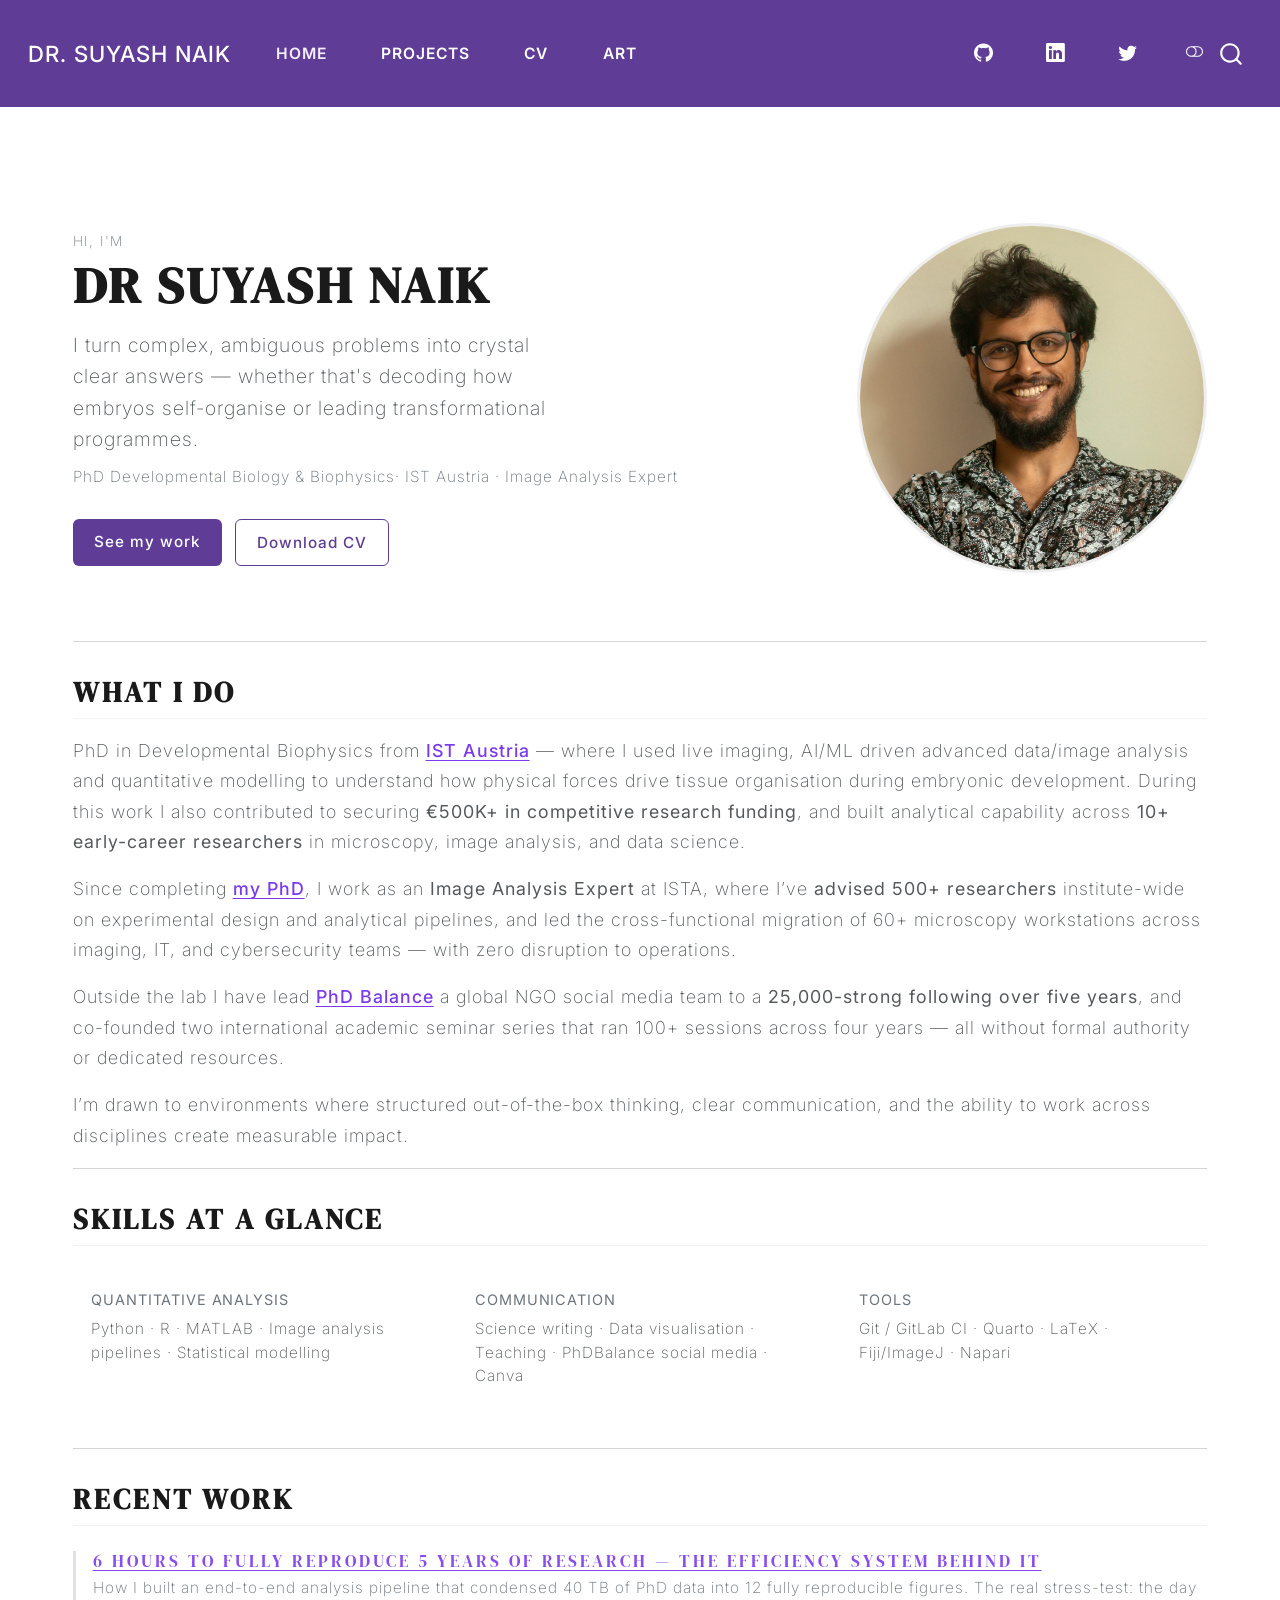
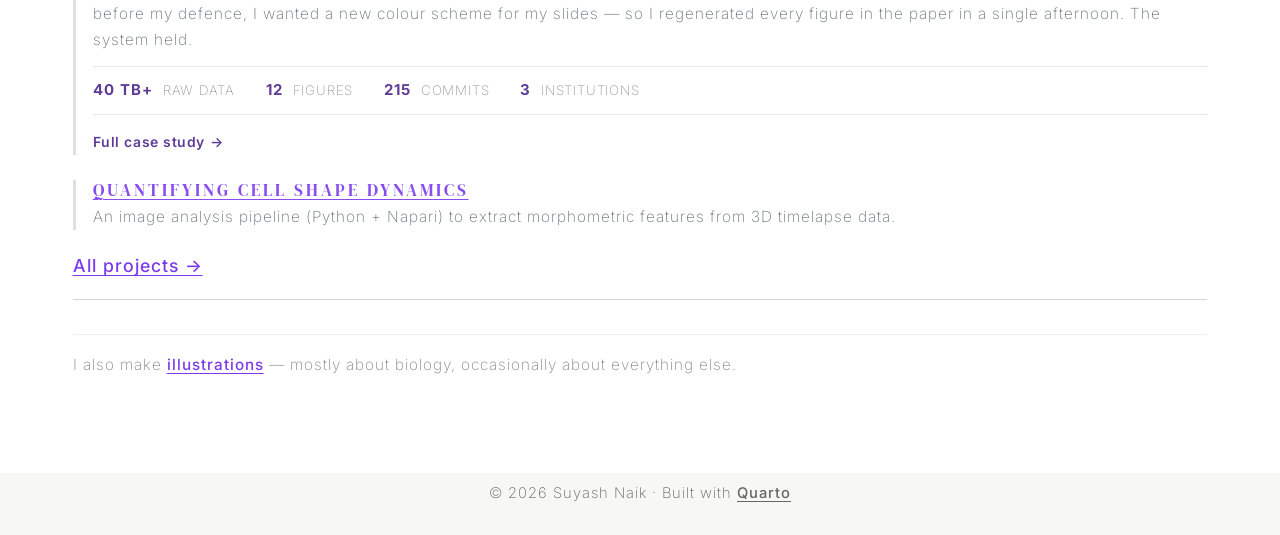
==== commit 51bf10df: "Built site for gh-pages" ====
--- a/index.html
+++ b/index.html
@@ -6,7 +6,6 @@
 
 <meta name="viewport" content="width=device-width, initial-scale=1.0, user-scalable=yes">
 
-<meta name="dcterms.date" content="2028-04-06">
 
 <title>Dr.&nbsp;Suyash Naik</title>
 <style>
@@ -44,9 +43,9 @@
 <link href="site_libs/quarto-html/quarto-syntax-highlighting-15634bcf2e68342d4ad2dfa704d543f6.css" rel="stylesheet" class="quarto-color-scheme-extra" id="quarto-text-highlighting-styles">
 <script src="site_libs/bootstrap/bootstrap.min.js"></script>
 <link href="site_libs/bootstrap/bootstrap-icons.css" rel="stylesheet">
-<link href="site_libs/bootstrap/bootstrap-cf5e4d23f80d89912a945f3baa4486ff.min.css" rel="stylesheet" append-hash="true" class="quarto-color-scheme" id="quarto-bootstrap" data-mode="light">
-<link href="site_libs/bootstrap/bootstrap-dark-5919550fcf3452d0a7161f72329457ad.min.css" rel="stylesheet" append-hash="true" class="quarto-color-scheme quarto-color-alternate" id="quarto-bootstrap" data-mode="light">
-<link href="site_libs/bootstrap/bootstrap-cf5e4d23f80d89912a945f3baa4486ff.min.css" rel="stylesheet" append-hash="true" class="quarto-color-scheme-extra" id="quarto-bootstrap" data-mode="light">
+<link href="site_libs/bootstrap/bootstrap-f2dbfeb9501a19ddb586d3488e569a13.min.css" rel="stylesheet" append-hash="true" class="quarto-color-scheme" id="quarto-bootstrap" data-mode="light">
+<link href="site_libs/bootstrap/bootstrap-dark-11fd7947c2290faf7710f62455273dc6.min.css" rel="stylesheet" append-hash="true" class="quarto-color-scheme quarto-color-alternate" id="quarto-bootstrap" data-mode="dark">
+<link href="site_libs/bootstrap/bootstrap-f2dbfeb9501a19ddb586d3488e569a13.min.css" rel="stylesheet" append-hash="true" class="quarto-color-scheme-extra" id="quarto-bootstrap" data-mode="light">
 <script id="quarto-search-options" type="application/json">{
   "location": "navbar",
   "copy-button": false,
@@ -305,31 +304,10 @@
 <!-- margin-sidebar -->
     
 <!-- main -->
-<main class="content column-page" id="quarto-document-content">
-
-
-<header id="title-block-header" class="quarto-title-block default">
-<div class="quarto-title">
-</div>
-
-
-
-<div class="quarto-title-meta column-page">
-
-    
-    <div>
-    <div class="quarto-title-meta-heading">Published</div>
-    <div class="quarto-title-meta-contents">
-      <p class="date">April 6, 2028</p>
-    </div>
-  </div>
-  
-    
-  </div>
-  
-
-
-</header>
+<main class="content column-page" id="quarto-document-content"><header id="title-block-header" class="quarto-title-block"></header>
+
+
+
 
 
 <section class="hero">
@@ -386,9 +364,13 @@
 </section>
 <section id="recent-work" class="level2">
 <h2 data-anchor-id="recent-work">Recent work</h2>
-<section id="epithelial-tension-during-gastrulation" class="level3 project-teaser">
-<h3 data-anchor-id="epithelial-tension-during-gastrulation"><a href="projects/gastrulation.qmd">Epithelial tension during gastrulation</a></h3>
-<p>Using laser ablation and mechanical modelling to map how stress fields guide tissue flow in the early zebrafish embryo.</p>
+<section id="hours-to-fully-reproduce-5-years-of-research-the-efficiency-system-behind-it" class="level3 project-teaser">
+<h3 data-anchor-id="hours-to-fully-reproduce-5-years-of-research-the-efficiency-system-behind-it"><a href="./projects/efficiency-pipeline.html">6 Hours to Fully Reproduce 5 Years of Research — The Efficiency System Behind It</a></h3>
+<p>How I built an end-to-end analysis pipeline that condensed 40 TB of PhD data into 12 fully reproducible figures. The real stress-test: the day before my defence, I wanted a new colour scheme for my slides — so I regenerated every figure in the paper in a single afternoon. The system held.</p>
+<div class="project-stats">
+<p><span class="ps-value">40 TB+</span> <span class="ps-label">raw data</span> <span class="ps-value">12</span> <span class="ps-label">figures</span> <span class="ps-value">215</span> <span class="ps-label">commits</span> <span class="ps-value">3</span> <span class="ps-label">institutions</span></p>
+</div>
+<p><a href="./projects/efficiency-pipeline.html" class="project-case-link">Full case study →</a></p>
 </section>
 <section id="quantifying-cell-shape-dynamics" class="level3 project-teaser">
 <h3 data-anchor-id="quantifying-cell-shape-dynamics"><a href="projects/cell-shape.qmd">Quantifying cell shape dynamics</a></h3>
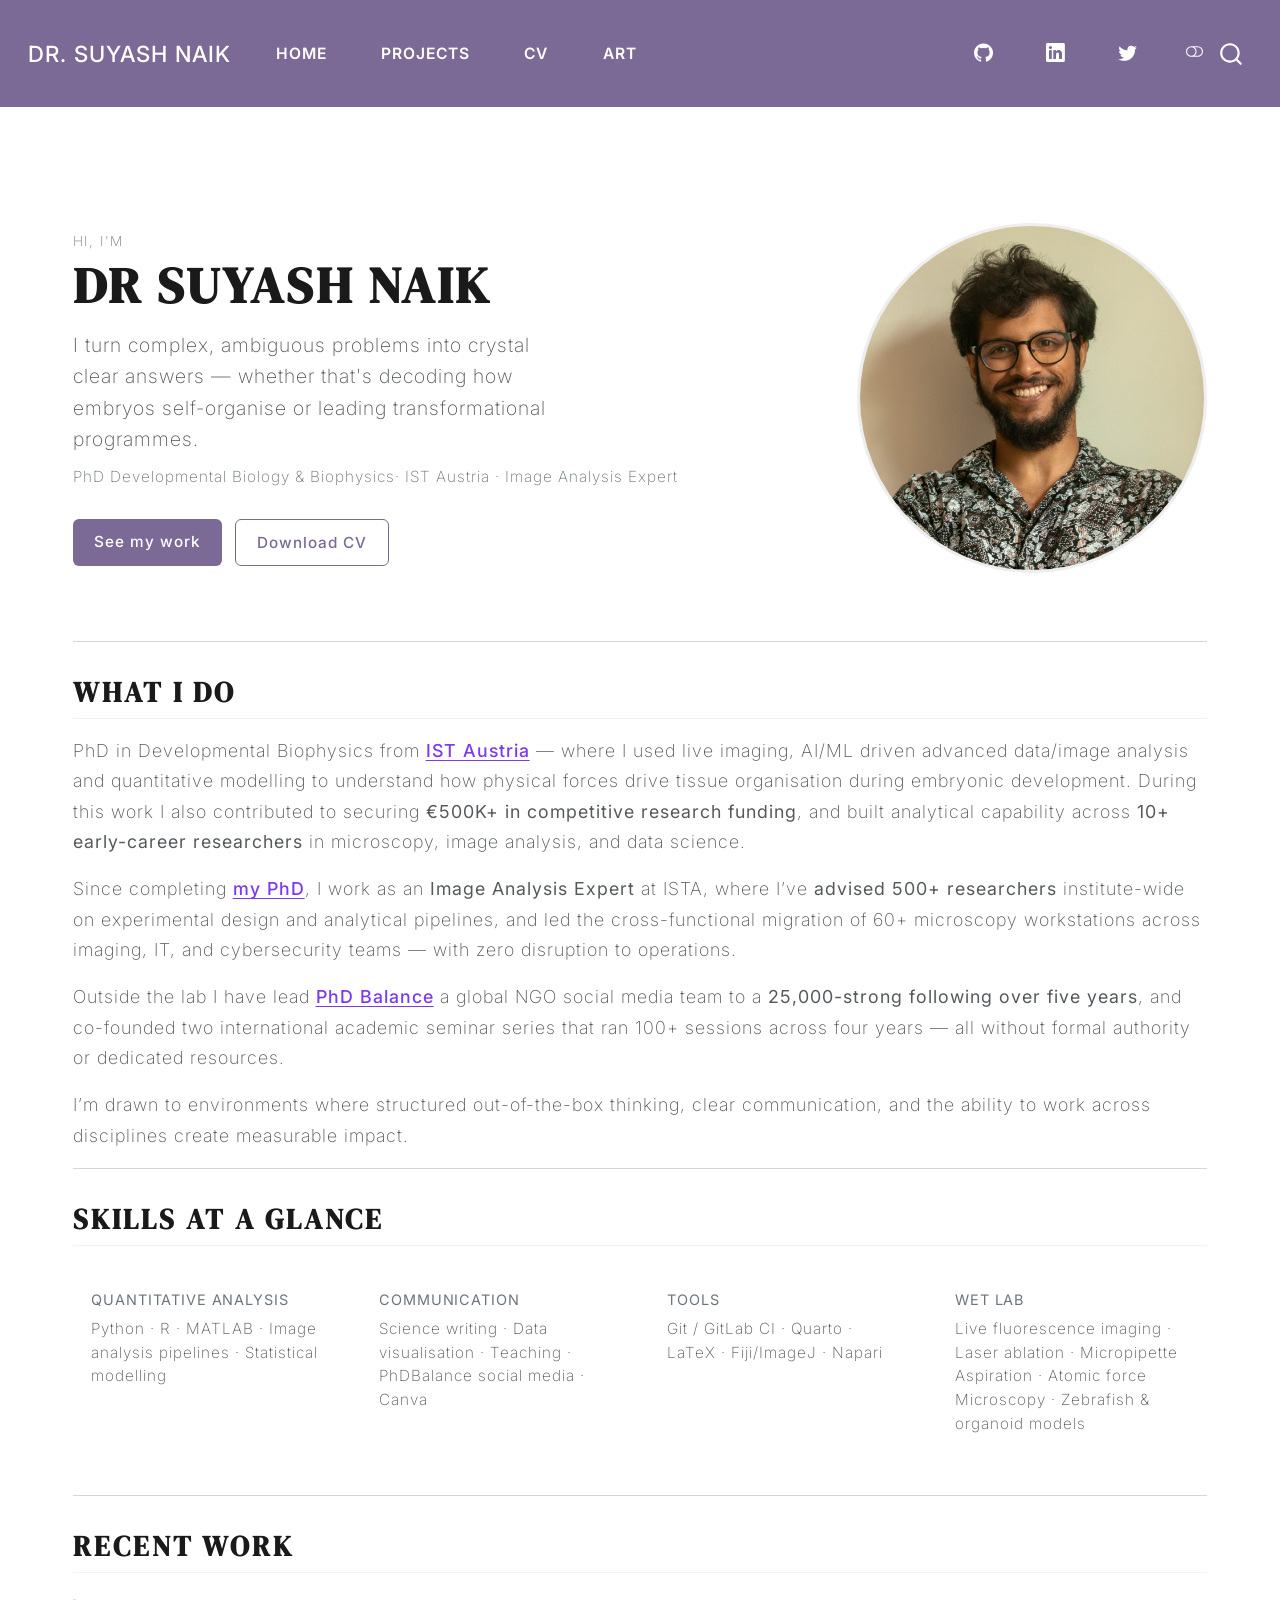
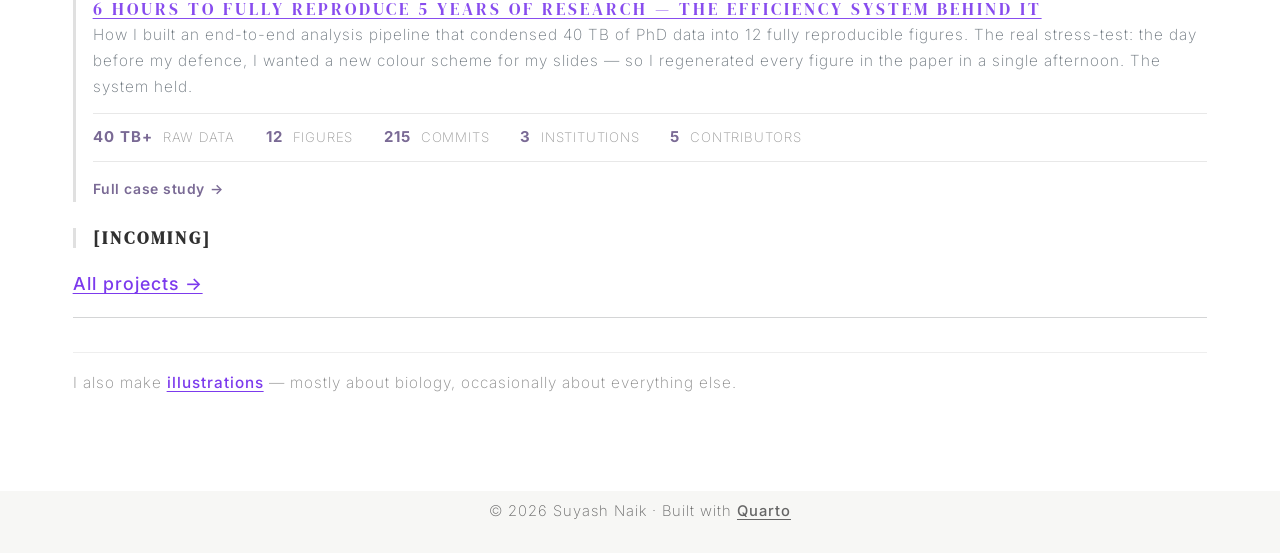
==== commit 1f443c82: "Built site for gh-pages" ====
--- a/index.html
+++ b/index.html
@@ -43,9 +43,9 @@
 <link href="site_libs/quarto-html/quarto-syntax-highlighting-15634bcf2e68342d4ad2dfa704d543f6.css" rel="stylesheet" class="quarto-color-scheme-extra" id="quarto-text-highlighting-styles">
 <script src="site_libs/bootstrap/bootstrap.min.js"></script>
 <link href="site_libs/bootstrap/bootstrap-icons.css" rel="stylesheet">
-<link href="site_libs/bootstrap/bootstrap-f2dbfeb9501a19ddb586d3488e569a13.min.css" rel="stylesheet" append-hash="true" class="quarto-color-scheme" id="quarto-bootstrap" data-mode="light">
-<link href="site_libs/bootstrap/bootstrap-dark-11fd7947c2290faf7710f62455273dc6.min.css" rel="stylesheet" append-hash="true" class="quarto-color-scheme quarto-color-alternate" id="quarto-bootstrap" data-mode="dark">
-<link href="site_libs/bootstrap/bootstrap-f2dbfeb9501a19ddb586d3488e569a13.min.css" rel="stylesheet" append-hash="true" class="quarto-color-scheme-extra" id="quarto-bootstrap" data-mode="light">
+<link href="site_libs/bootstrap/bootstrap-7963d5d5d32772febe7f11518496a732.min.css" rel="stylesheet" append-hash="true" class="quarto-color-scheme" id="quarto-bootstrap" data-mode="light">
+<link href="site_libs/bootstrap/bootstrap-dark-8d0ef56c1c810f3213f0ab3192cff152.min.css" rel="stylesheet" append-hash="true" class="quarto-color-scheme quarto-color-alternate" id="quarto-bootstrap" data-mode="dark">
+<link href="site_libs/bootstrap/bootstrap-7963d5d5d32772febe7f11518496a732.min.css" rel="stylesheet" append-hash="true" class="quarto-color-scheme-extra" id="quarto-bootstrap" data-mode="light">
 <script id="quarto-search-options" type="application/json">{
   "location": "navbar",
   "copy-button": false,
@@ -352,31 +352,27 @@
 <div class="skill-card">
 <p><strong>Tools</strong> Git / GitLab CI · Quarto · LaTeX · Fiji/ImageJ · Napari</p>
 </div>
-<!--
-
-::: {.skill-card}
-**Wet lab**
-Live fluorescence imaging · Laser ablation · Micropipette Aspiration · Atomic force Microscopy · Zebrafish & organoid models
-:::
--->
+<div class="skill-card">
+<p><strong>Wet lab</strong> Live fluorescence imaging · Laser ablation · Micropipette Aspiration · Atomic force Microscopy · Zebrafish &amp; organoid models</p>
+</div>
 </div>
 <hr>
 </section>
 <section id="recent-work" class="level2">
 <h2 data-anchor-id="recent-work">Recent work</h2>
+<!-- PROJECTS:START -->
 <section id="hours-to-fully-reproduce-5-years-of-research-the-efficiency-system-behind-it" class="level3 project-teaser">
 <h3 data-anchor-id="hours-to-fully-reproduce-5-years-of-research-the-efficiency-system-behind-it"><a href="./projects/efficiency-pipeline.html">6 Hours to Fully Reproduce 5 Years of Research — The Efficiency System Behind It</a></h3>
 <p>How I built an end-to-end analysis pipeline that condensed 40 TB of PhD data into 12 fully reproducible figures. The real stress-test: the day before my defence, I wanted a new colour scheme for my slides — so I regenerated every figure in the paper in a single afternoon. The system held.</p>
 <div class="project-stats">
-<p><span class="ps-value">40 TB+</span> <span class="ps-label">raw data</span> <span class="ps-value">12</span> <span class="ps-label">figures</span> <span class="ps-value">215</span> <span class="ps-label">commits</span> <span class="ps-value">3</span> <span class="ps-label">institutions</span></p>
+<p><span class="ps-value">40 TB+</span> <span class="ps-label">raw data</span> <span class="ps-value">12</span> <span class="ps-label">figures</span> <span class="ps-value">215</span> <span class="ps-label">commits</span> <span class="ps-value">3</span> <span class="ps-label">institutions</span> <span class="ps-value">5</span> <span class="ps-label">contributors</span></p>
 </div>
 <p><a href="./projects/efficiency-pipeline.html" class="project-case-link">Full case study →</a></p>
 </section>
-<section id="quantifying-cell-shape-dynamics" class="level3 project-teaser">
-<h3 data-anchor-id="quantifying-cell-shape-dynamics"><a href="projects/cell-shape.qmd">Quantifying cell shape dynamics</a></h3>
-<p>An image analysis pipeline (Python + Napari) to extract morphometric features from 3D timelapse data.</p>
+<section id="incoming" class="level3 project-teaser">
+<h3 data-anchor-id="incoming">[Incoming]</h3>
 </section>
-<p><a href="./projects/index.html">All projects →</a></p>
+<p><a href="./projects/index.html">All projects →</a> <!-- PROJECTS:END --></p>
 <hr>
 <div class="art-footnote">
 <p>I also make <a href="./art/index.html">illustrations</a> — mostly about biology, occasionally about everything else.</p>
